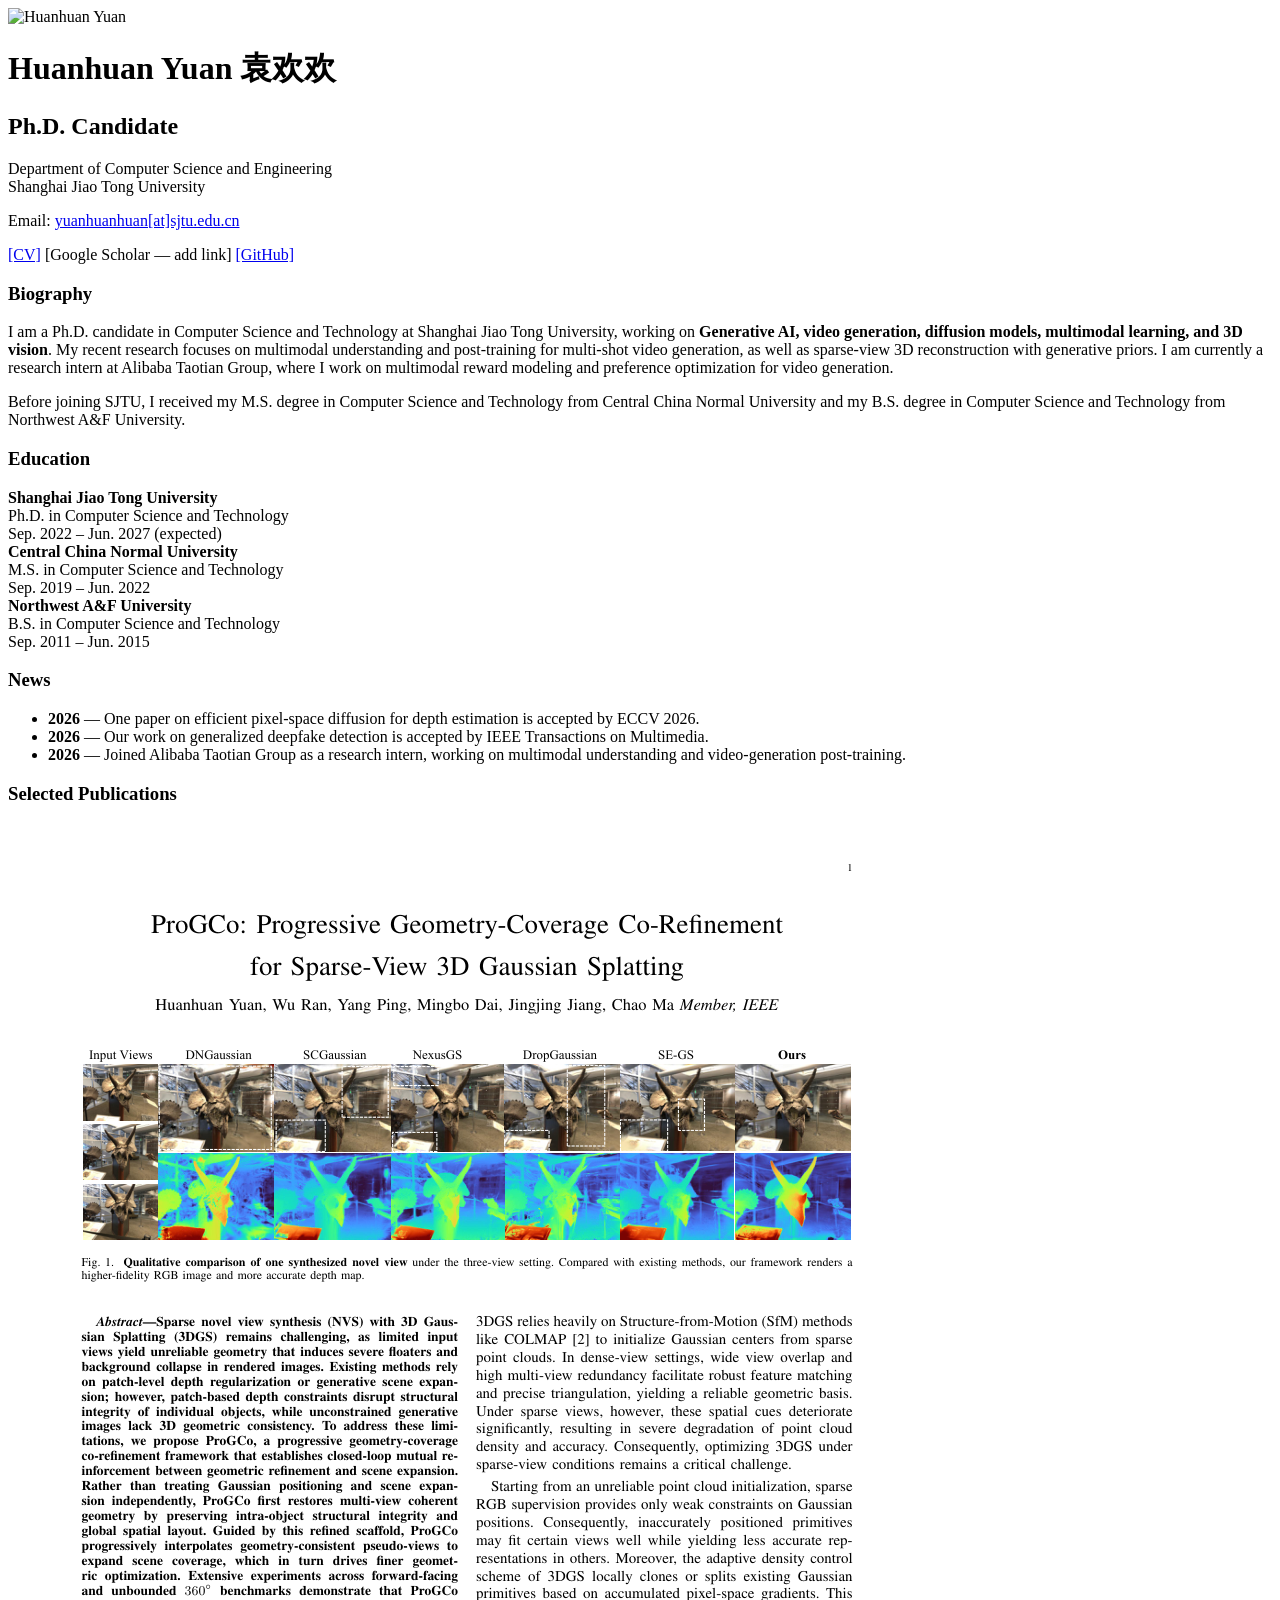
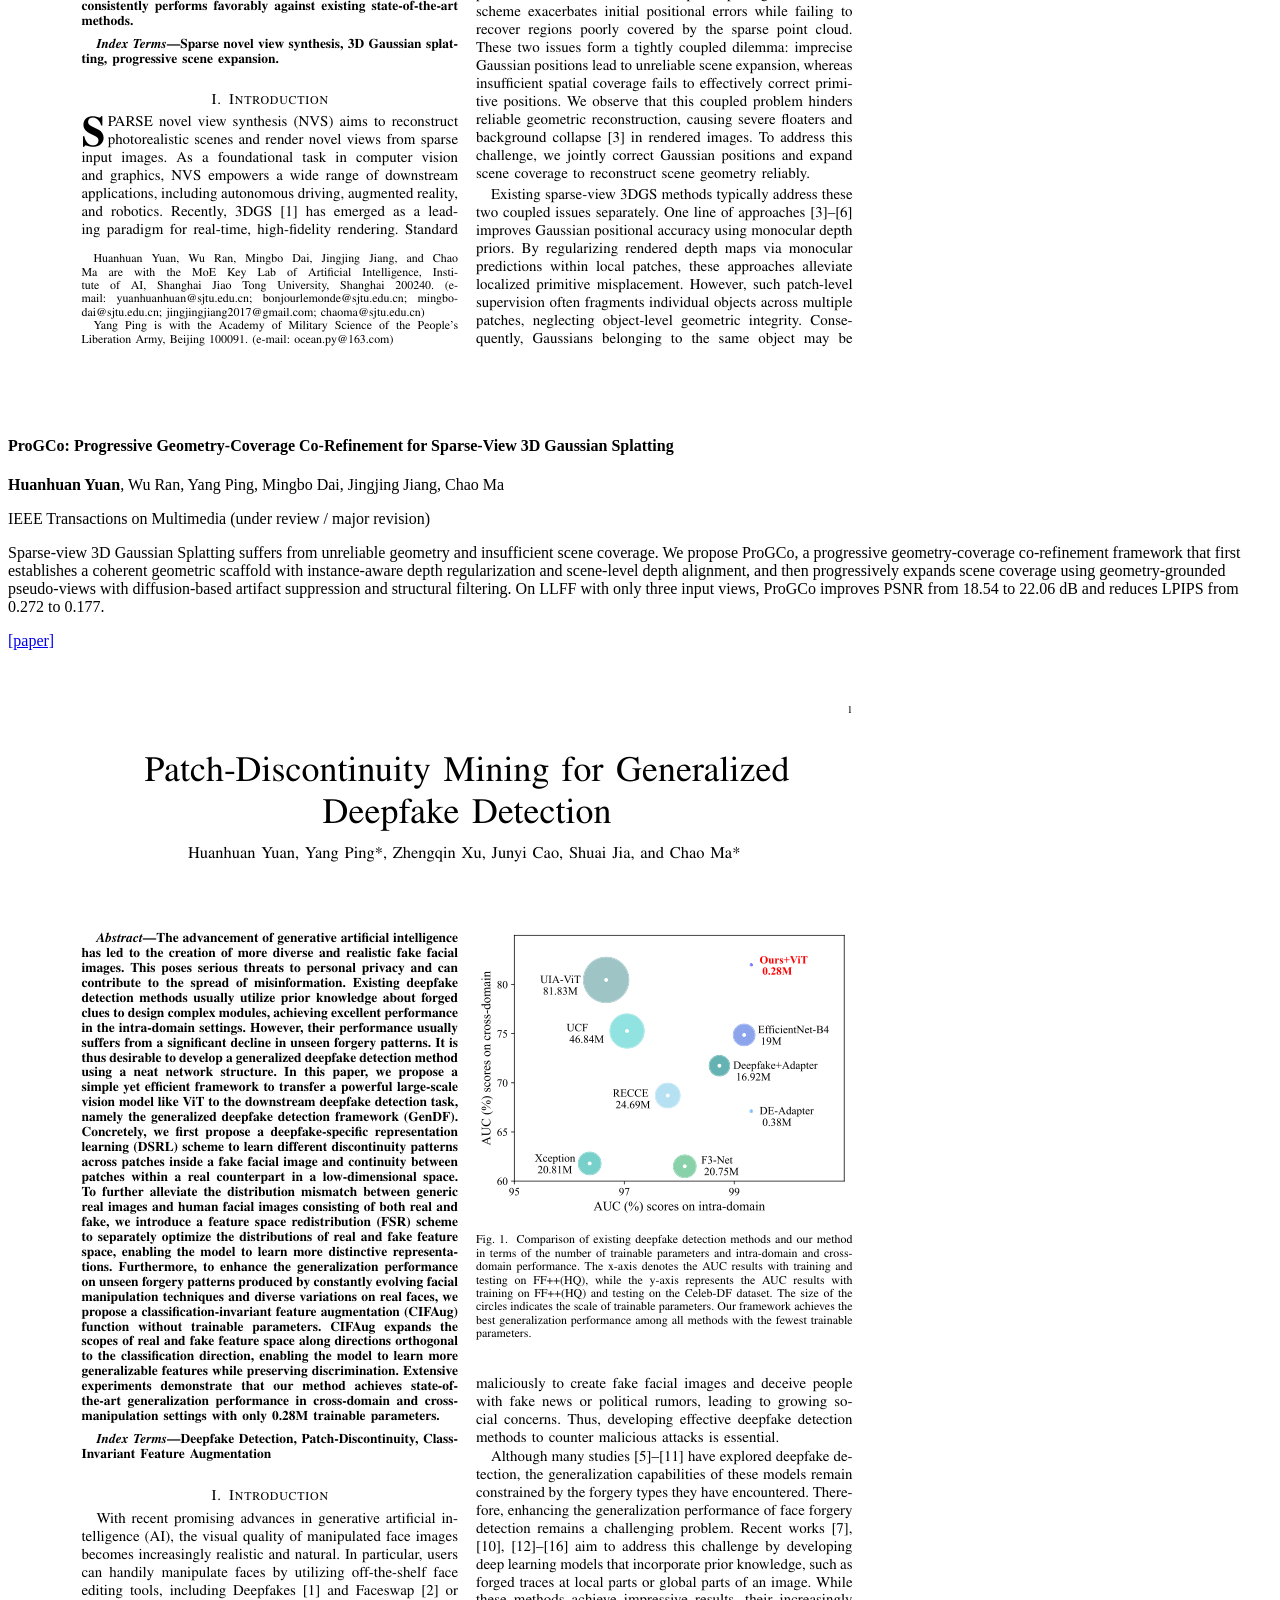
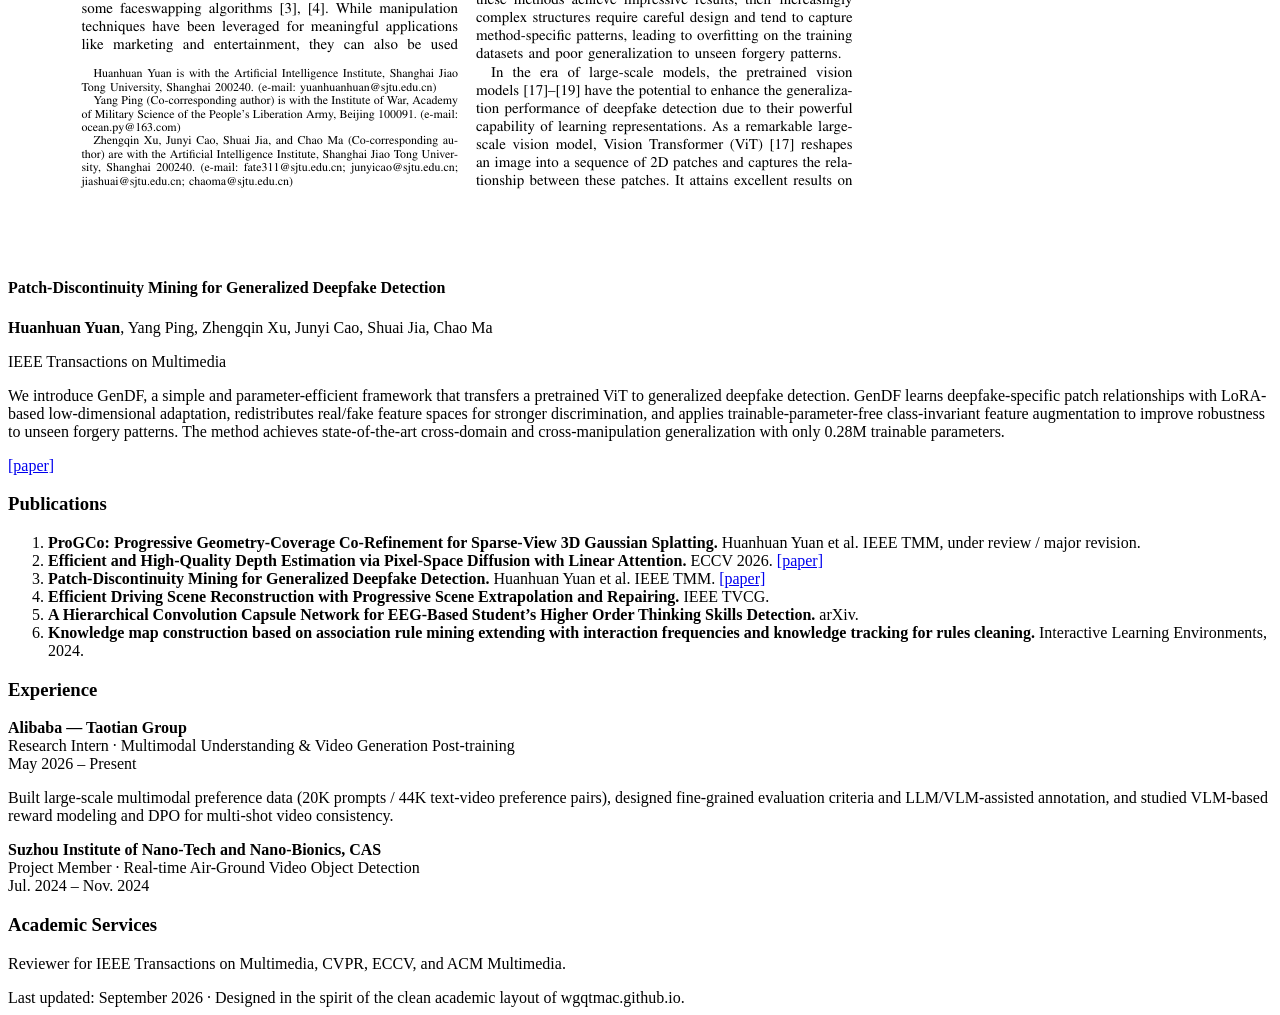
==== index.html @ 55d12bb3 "Add files via upload" ====
<!doctype html>
<html lang="en">
<head>
  <meta charset="utf-8" />
  <meta name="viewport" content="width=device-width, initial-scale=1" />
  <meta name="description" content="Huanhuan Yuan — Ph.D. candidate at Shanghai Jiao Tong University. Research interests: Generative AI, Video Generation, Diffusion Models, Multimodal Learning, and 3D Vision." />
  <title>Huanhuan Yuan | Shanghai Jiao Tong University</title>
  <link rel="stylesheet" href="assets/style.css" />
</head>
<body>
<main class="page">
  <header class="hero">
    <img class="avatar" src="assets/profile.png" alt="Huanhuan Yuan" />
    <div class="hero-text">
      <h1>Huanhuan Yuan <span class="cn">袁欢欢</span></h1>
      <h2>Ph.D. Candidate</h2>
      <p class="affiliation">Department of Computer Science and Engineering<br/>Shanghai Jiao Tong University</p>
      <p>Email: <a href="mailto:yuanhuanhuan@sjtu.edu.cn">yuanhuanhuan[at]sjtu.edu.cn</a></p>
      <p class="links">
        <a href="assets/Yuan_Huanhuan_CV.pdf">[CV]</a>
        <span class="muted">[Google Scholar — add link]</span>
        <a href="https://github.com/huanhuanyuan7">[GitHub]</a>
      </p>
    </div>
  </header>

  <section>
    <h3>Biography</h3>
    <p>I am a Ph.D. candidate in Computer Science and Technology at Shanghai Jiao Tong University, working on <strong>Generative AI, video generation, diffusion models, multimodal learning, and 3D vision</strong>. My recent research focuses on multimodal understanding and post-training for multi-shot video generation, as well as sparse-view 3D reconstruction with generative priors. I am currently a research intern at Alibaba Taotian Group, where I work on multimodal reward modeling and preference optimization for video generation.</p>
    <p>Before joining SJTU, I received my M.S. degree in Computer Science and Technology from Central China Normal University and my B.S. degree in Computer Science and Technology from Northwest A&amp;F University.</p>
  </section>

  <section>
    <h3>Education</h3>
    <div class="row"><div><strong>Shanghai Jiao Tong University</strong><br/><span>Ph.D. in Computer Science and Technology</span></div><div>Sep. 2022 – Jun. 2027 (expected)</div></div>
    <div class="row"><div><strong>Central China Normal University</strong><br/><span>M.S. in Computer Science and Technology</span></div><div>Sep. 2019 – Jun. 2022</div></div>
    <div class="row"><div><strong>Northwest A&amp;F University</strong><br/><span>B.S. in Computer Science and Technology</span></div><div>Sep. 2011 – Jun. 2015</div></div>
  </section>

  <section>
    <h3>News</h3>
    <ul class="news">
      <li><b>2026</b> — One paper on efficient pixel-space diffusion for depth estimation is accepted by ECCV 2026.</li>
      <li><b>2026</b> — Our work on generalized deepfake detection is accepted by IEEE Transactions on Multimedia.</li>
      <li><b>2026</b> — Joined Alibaba Taotian Group as a research intern, working on multimodal understanding and video-generation post-training.</li>
    </ul>
  </section>

  <section>
    <h3>Selected Publications</h3>

    <article class="pub">
      <img src="assets/progco_page1.png" alt="ProGCo paper preview" />
      <div>
        <h4>ProGCo: Progressive Geometry-Coverage Co-Refinement for Sparse-View 3D Gaussian Splatting</h4>
        <p><strong>Huanhuan Yuan</strong>, Wu Ran, Yang Ping, Mingbo Dai, Jingjing Jiang, Chao Ma</p>
        <p class="venue">IEEE Transactions on Multimedia (under review / major revision)</p>
        <p class="desc">Sparse-view 3D Gaussian Splatting suffers from unreliable geometry and insufficient scene coverage. We propose ProGCo, a progressive geometry-coverage co-refinement framework that first establishes a coherent geometric scaffold with instance-aware depth regularization and scene-level depth alignment, and then progressively expands scene coverage using geometry-grounded pseudo-views with diffusion-based artifact suppression and structural filtering. On LLFF with only three input views, ProGCo improves PSNR from 18.54 to 22.06 dB and reduces LPIPS from 0.272 to 0.177.</p>
        <p><a href="assets/papers/ProGCo.pdf">[paper]</a></p>
      </div>
    </article>

    <article class="pub">
      <img src="assets/gendf_page1.png" alt="GenDF paper preview" />
      <div>
        <h4>Patch-Discontinuity Mining for Generalized Deepfake Detection</h4>
        <p><strong>Huanhuan Yuan</strong>, Yang Ping, Zhengqin Xu, Junyi Cao, Shuai Jia, Chao Ma</p>
        <p class="venue">IEEE Transactions on Multimedia</p>
        <p class="desc">We introduce GenDF, a simple and parameter-efficient framework that transfers a pretrained ViT to generalized deepfake detection. GenDF learns deepfake-specific patch relationships with LoRA-based low-dimensional adaptation, redistributes real/fake feature spaces for stronger discrimination, and applies trainable-parameter-free class-invariant feature augmentation to improve robustness to unseen forgery patterns. The method achieves state-of-the-art cross-domain and cross-manipulation generalization with only 0.28M trainable parameters.</p>
        <p><a href="assets/papers/GenDF.pdf">[paper]</a></p>
      </div>
    </article>
  </section>

  <section>
    <h3>Publications</h3>
    <ol class="publist">
      <li><strong>ProGCo: Progressive Geometry-Coverage Co-Refinement for Sparse-View 3D Gaussian Splatting.</strong> Huanhuan Yuan et al. IEEE TMM, under review / major revision.</li>
      <li><strong>Efficient and High-Quality Depth Estimation via Pixel-Space Diffusion with Linear Attention.</strong> ECCV 2026. <a href="https://arxiv.org/abs/2608.30129">[paper]</a></li>
      <li><strong>Patch-Discontinuity Mining for Generalized Deepfake Detection.</strong> Huanhuan Yuan et al. IEEE TMM. <a href="assets/papers/GenDF.pdf">[paper]</a></li>
      <li><strong>Efficient Driving Scene Reconstruction with Progressive Scene Extrapolation and Repairing.</strong> IEEE TVCG.</li>
      <li><strong>A Hierarchical Convolution Capsule Network for EEG-Based Student’s Higher Order Thinking Skills Detection.</strong> arXiv.</li>
      <li><strong>Knowledge map construction based on association rule mining extending with interaction frequencies and knowledge tracking for rules cleaning.</strong> Interactive Learning Environments, 2024.</li>
    </ol>
  </section>

  <section>
    <h3>Experience</h3>
    <div class="row"><div><strong>Alibaba — Taotian Group</strong><br/><span>Research Intern · Multimodal Understanding &amp; Video Generation Post-training</span></div><div>May 2026 – Present</div></div>
    <p class="indent">Built large-scale multimodal preference data (20K prompts / 44K text-video preference pairs), designed fine-grained evaluation criteria and LLM/VLM-assisted annotation, and studied VLM-based reward modeling and DPO for multi-shot video consistency.</p>
    <div class="row"><div><strong>Suzhou Institute of Nano-Tech and Nano-Bionics, CAS</strong><br/><span>Project Member · Real-time Air-Ground Video Object Detection</span></div><div>Jul. 2024 – Nov. 2024</div></div>
  </section>

  <section>
    <h3>Academic Services</h3>
    <p>Reviewer for IEEE Transactions on Multimedia, CVPR, ECCV, and ACM Multimedia.</p>
  </section>

  <footer>Last updated: September 2026 · Designed in the spirit of the clean academic layout of wgqtmac.github.io.</footer>
</main>
</body>
</html>
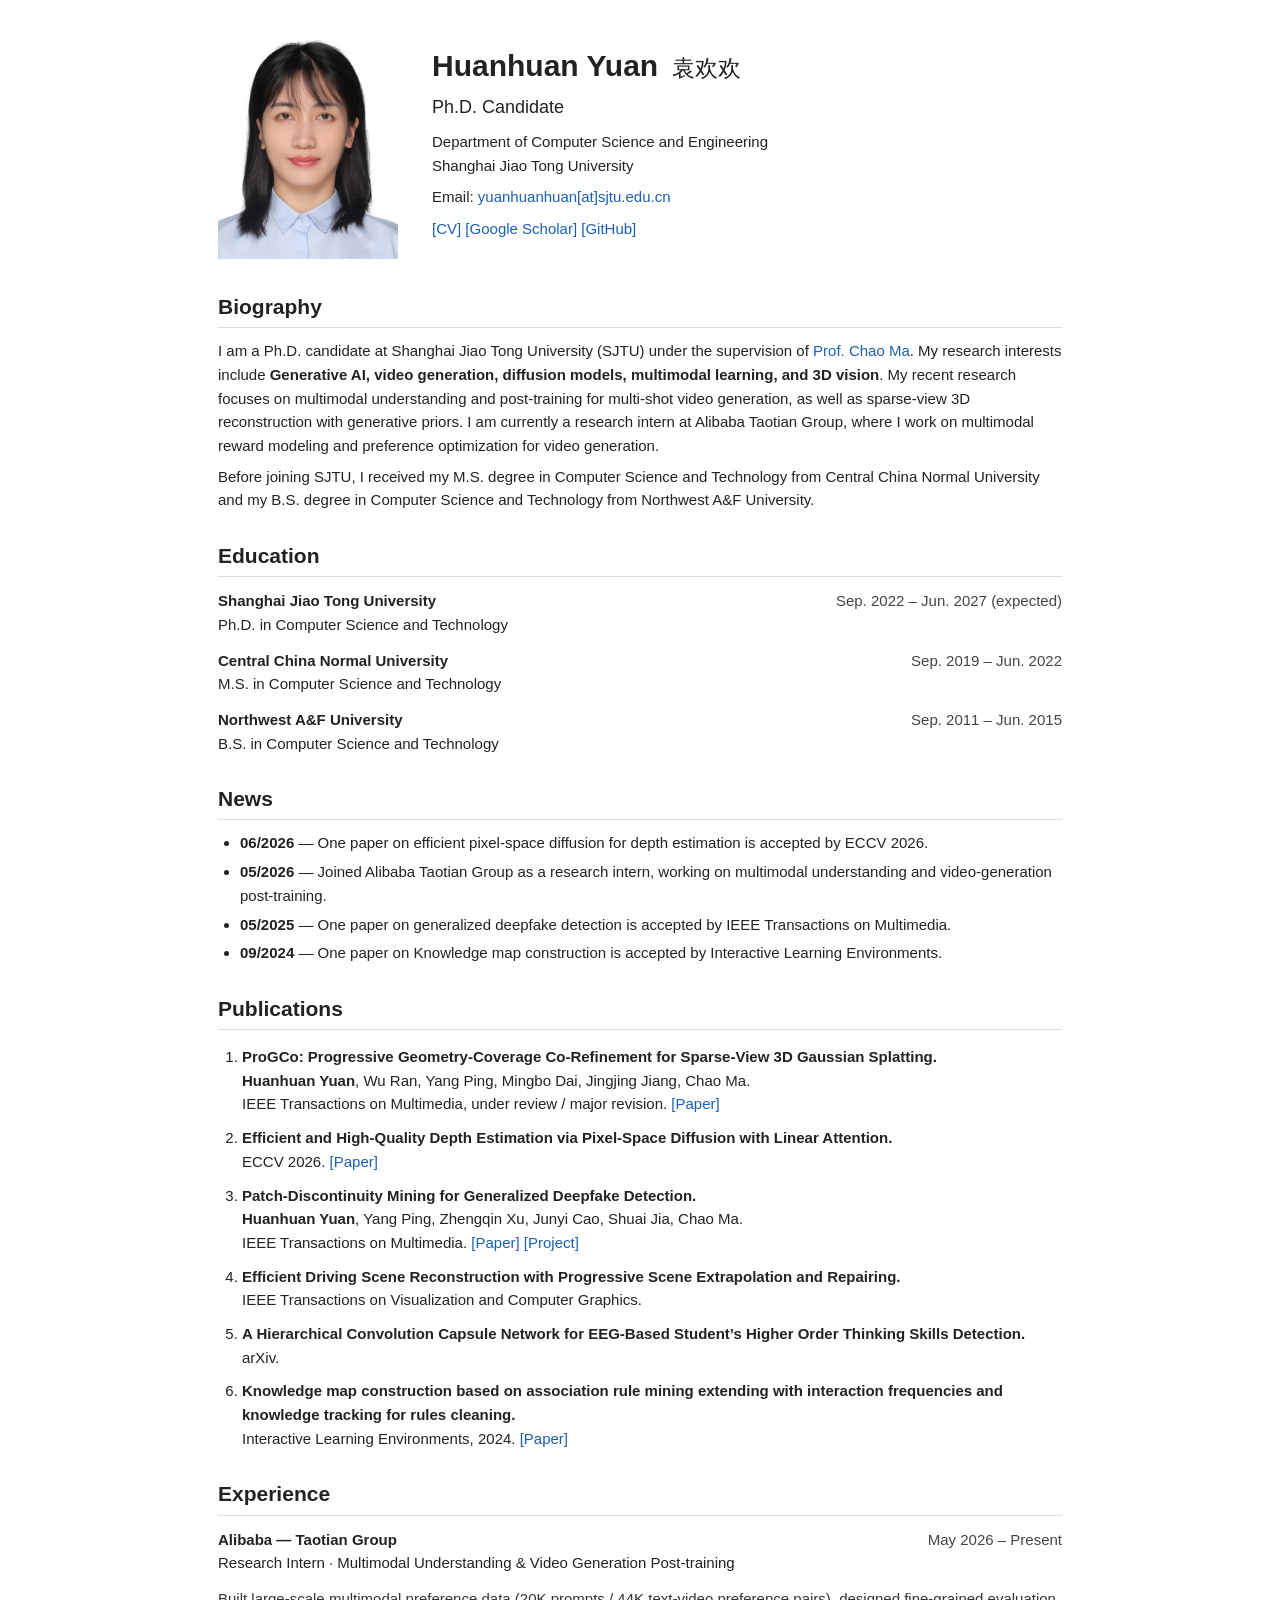
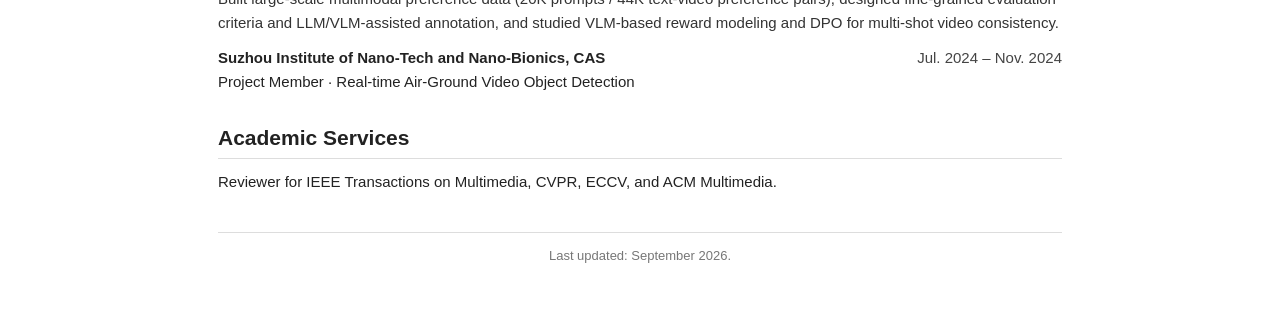
==== commit cd66c615: "Add files via upload" ====
--- a/index.html
+++ b/index.html
@@ -18,7 +18,7 @@
       <p>Email: <a href="mailto:yuanhuanhuan@sjtu.edu.cn">yuanhuanhuan[at]sjtu.edu.cn</a></p>
       <p class="links">
         <a href="assets/Yuan_Huanhuan_CV.pdf">[CV]</a>
-        <span class="muted">[Google Scholar — add link]</span>
+        <a href="https://scholar.google.com/citations?user=P3-e6RYAAAAJ&amp;hl=en">[Google Scholar]</a>
         <a href="https://github.com/huanhuanyuan7">[GitHub]</a>
       </p>
     </div>
@@ -26,7 +26,7 @@
 
   <section>
     <h3>Biography</h3>
-    <p>I am a Ph.D. candidate in Computer Science and Technology at Shanghai Jiao Tong University, working on <strong>Generative AI, video generation, diffusion models, multimodal learning, and 3D vision</strong>. My recent research focuses on multimodal understanding and post-training for multi-shot video generation, as well as sparse-view 3D reconstruction with generative priors. I am currently a research intern at Alibaba Taotian Group, where I work on multimodal reward modeling and preference optimization for video generation.</p>
+    <p>I am a Ph.D. candidate at Shanghai Jiao Tong University (SJTU) under the supervision of <a href="https://vision.sjtu.edu.cn/">Prof. Chao Ma</a>. My research interests include <strong>Generative AI, video generation, diffusion models, multimodal learning, and 3D vision</strong>. My recent research focuses on multimodal understanding and post-training for multi-shot video generation, as well as sparse-view 3D reconstruction with generative priors. I am currently a research intern at Alibaba Taotian Group, where I work on multimodal reward modeling and preference optimization for video generation.</p>
     <p>Before joining SJTU, I received my M.S. degree in Computer Science and Technology from Central China Normal University and my B.S. degree in Computer Science and Technology from Northwest A&amp;F University.</p>
   </section>
 
@@ -40,47 +40,47 @@
   <section>
     <h3>News</h3>
     <ul class="news">
-      <li><b>2026</b> — One paper on efficient pixel-space diffusion for depth estimation is accepted by ECCV 2026.</li>
-      <li><b>2026</b> — Our work on generalized deepfake detection is accepted by IEEE Transactions on Multimedia.</li>
-      <li><b>2026</b> — Joined Alibaba Taotian Group as a research intern, working on multimodal understanding and video-generation post-training.</li>
+      <li><b>06/2026</b> — One paper on efficient pixel-space diffusion for depth estimation is accepted by ECCV 2026.</li>
+      <li><b>05/2026</b> — Joined Alibaba Taotian Group as a research intern, working on multimodal understanding and video-generation post-training.</li>
+      <li><b>05/2025</b> — One paper on generalized deepfake detection is accepted by IEEE Transactions on Multimedia.</li>
+      <li><b>09/2024</b> — One paper on Knowledge map construction is accepted by Interactive Learning Environments.</li>
     </ul>
-  </section>
-
-  <section>
-    <h3>Selected Publications</h3>
-
-    <article class="pub">
-      <img src="assets/progco_page1.png" alt="ProGCo paper preview" />
-      <div>
-        <h4>ProGCo: Progressive Geometry-Coverage Co-Refinement for Sparse-View 3D Gaussian Splatting</h4>
-        <p><strong>Huanhuan Yuan</strong>, Wu Ran, Yang Ping, Mingbo Dai, Jingjing Jiang, Chao Ma</p>
-        <p class="venue">IEEE Transactions on Multimedia (under review / major revision)</p>
-        <p class="desc">Sparse-view 3D Gaussian Splatting suffers from unreliable geometry and insufficient scene coverage. We propose ProGCo, a progressive geometry-coverage co-refinement framework that first establishes a coherent geometric scaffold with instance-aware depth regularization and scene-level depth alignment, and then progressively expands scene coverage using geometry-grounded pseudo-views with diffusion-based artifact suppression and structural filtering. On LLFF with only three input views, ProGCo improves PSNR from 18.54 to 22.06 dB and reduces LPIPS from 0.272 to 0.177.</p>
-        <p><a href="assets/papers/ProGCo.pdf">[paper]</a></p>
-      </div>
-    </article>
-
-    <article class="pub">
-      <img src="assets/gendf_page1.png" alt="GenDF paper preview" />
-      <div>
-        <h4>Patch-Discontinuity Mining for Generalized Deepfake Detection</h4>
-        <p><strong>Huanhuan Yuan</strong>, Yang Ping, Zhengqin Xu, Junyi Cao, Shuai Jia, Chao Ma</p>
-        <p class="venue">IEEE Transactions on Multimedia</p>
-        <p class="desc">We introduce GenDF, a simple and parameter-efficient framework that transfers a pretrained ViT to generalized deepfake detection. GenDF learns deepfake-specific patch relationships with LoRA-based low-dimensional adaptation, redistributes real/fake feature spaces for stronger discrimination, and applies trainable-parameter-free class-invariant feature augmentation to improve robustness to unseen forgery patterns. The method achieves state-of-the-art cross-domain and cross-manipulation generalization with only 0.28M trainable parameters.</p>
-        <p><a href="assets/papers/GenDF.pdf">[paper]</a></p>
-      </div>
-    </article>
   </section>
 
   <section>
     <h3>Publications</h3>
     <ol class="publist">
-      <li><strong>ProGCo: Progressive Geometry-Coverage Co-Refinement for Sparse-View 3D Gaussian Splatting.</strong> Huanhuan Yuan et al. IEEE TMM, under review / major revision.</li>
-      <li><strong>Efficient and High-Quality Depth Estimation via Pixel-Space Diffusion with Linear Attention.</strong> ECCV 2026. <a href="https://arxiv.org/abs/2608.30129">[paper]</a></li>
-      <li><strong>Patch-Discontinuity Mining for Generalized Deepfake Detection.</strong> Huanhuan Yuan et al. IEEE TMM. <a href="assets/papers/GenDF.pdf">[paper]</a></li>
-      <li><strong>Efficient Driving Scene Reconstruction with Progressive Scene Extrapolation and Repairing.</strong> IEEE TVCG.</li>
-      <li><strong>A Hierarchical Convolution Capsule Network for EEG-Based Student’s Higher Order Thinking Skills Detection.</strong> arXiv.</li>
-      <li><strong>Knowledge map construction based on association rule mining extending with interaction frequencies and knowledge tracking for rules cleaning.</strong> Interactive Learning Environments, 2024.</li>
+      <li>
+        <strong>ProGCo: Progressive Geometry-Coverage Co-Refinement for Sparse-View 3D Gaussian Splatting.</strong><br/>
+        <strong>Huanhuan Yuan</strong>, Wu Ran, Yang Ping, Mingbo Dai, Jingjing Jiang, Chao Ma.<br/>
+        <span class="venue">IEEE Transactions on Multimedia, under review / major revision.</span>
+        <a href="assets/papers/ProGCo.pdf">[Paper]</a>
+      </li>
+      <li>
+        <strong>Efficient and High-Quality Depth Estimation via Pixel-Space Diffusion with Linear Attention.</strong><br/>
+        ECCV 2026.
+        <a href="http://arxiv.org/abs/2608.30129">[Paper]</a>
+      </li>
+      <li>
+        <strong>Patch-Discontinuity Mining for Generalized Deepfake Detection.</strong><br/>
+        <strong>Huanhuan Yuan</strong>, Yang Ping, Zhengqin Xu, Junyi Cao, Shuai Jia, Chao Ma.<br/>
+        <span class="venue">IEEE Transactions on Multimedia.</span>
+        <a href="https://scholar.google.com/citations?view_op=view_citation&amp;hl=en&amp;user=P3-e6RYAAAAJ&amp;citation_for_view=P3-e6RYAAAAJ:9yKSN-GCB0IC">[Paper]</a>
+        <a href="https://huanhuanyuan7.github.io/GenDF/">[Project]</a>
+      </li>
+      <li>
+        <strong>Efficient Driving Scene Reconstruction with Progressive Scene Extrapolation and Repairing.</strong><br/>
+        IEEE Transactions on Visualization and Computer Graphics.
+      </li>
+      <li>
+        <strong>A Hierarchical Convolution Capsule Network for EEG-Based Student’s Higher Order Thinking Skills Detection.</strong><br/>
+        arXiv.
+      </li>
+      <li>
+        <strong>Knowledge map construction based on association rule mining extending with interaction frequencies and knowledge tracking for rules cleaning.</strong><br/>
+        Interactive Learning Environments, 2024.
+        <a href="https://www.tandfonline.com/doi/abs/10.1080/10494820.2023.2200794">[Paper]</a>
+      </li>
     </ol>
   </section>
 
@@ -96,7 +96,7 @@
     <p>Reviewer for IEEE Transactions on Multimedia, CVPR, ECCV, and ACM Multimedia.</p>
   </section>
 
-  <footer>Last updated: September 2026 · Designed in the spirit of the clean academic layout of wgqtmac.github.io.</footer>
+  <footer>Last updated: September 2026.</footer>
 </main>
 </body>
 </html>
--- a/assets/style.css
+++ b/assets/style.css
@@ -0,0 +1 @@
+:root{--text:#222;--muted:#666;--link:#1a5fb4;--line:#ddd;--bg:#fff}*{box-sizing:border-box}body{margin:0;background:var(--bg);color:var(--text);font-family:Arial,'Helvetica Neue',sans-serif;font-size:15px;line-height:1.58}.page{max-width:900px;margin:38px auto 60px;padding:0 28px}.hero{display:flex;gap:34px;align-items:flex-start;margin-bottom:26px}.avatar{width:180px;height:225px;object-fit:cover;border-radius:3px}.hero-text{padding-top:4px}.hero h1{font-size:30px;margin:0 0 4px;font-weight:600}.cn{font-weight:400;font-size:23px;margin-left:6px}.hero h2{font-size:18px;margin:0 0 8px;font-weight:500}.affiliation{margin:5px 0 8px}.links{margin-top:8px}a{color:var(--link);text-decoration:none}a:hover{text-decoration:underline}.muted{color:var(--muted)}section{margin-top:27px}h3{font-size:21px;margin:0 0 11px;padding-bottom:4px;border-bottom:1px solid var(--line);font-weight:600}p{margin:7px 0}.row{display:flex;justify-content:space-between;gap:24px;margin:12px 0}.row>div:last-child{white-space:nowrap;color:#444}.news{padding-left:22px;margin-top:8px}.news li{margin:5px 0}.pub{display:grid;grid-template-columns:205px 1fr;gap:22px;margin:22px 0 30px;align-items:start}.pub img{width:205px;max-height:155px;object-fit:cover;object-position:top;border:1px solid #e1e1e1}.pub h4{font-size:16px;margin:0 0 5px;line-height:1.4}.pub .venue{font-style:italic;color:#444}.pub .desc{margin-top:8px;text-align:justify}.publist{padding-left:24px}.publist li{margin:10px 0}.indent{margin-left:0;color:#333}footer{margin-top:38px;padding-top:13px;border-top:1px solid var(--line);font-size:13px;color:#777;text-align:center}@media(max-width:700px){.page{margin-top:24px;padding:0 18px}.hero{display:block}.avatar{width:150px;height:188px;margin-bottom:16px}.hero h1{font-size:26px}.row{display:block}.row>div:last-child{margin-top:2px;white-space:normal;color:#666}.pub{display:block}.pub img{width:100%;max-width:330px;max-height:220px;margin-bottom:12px}}
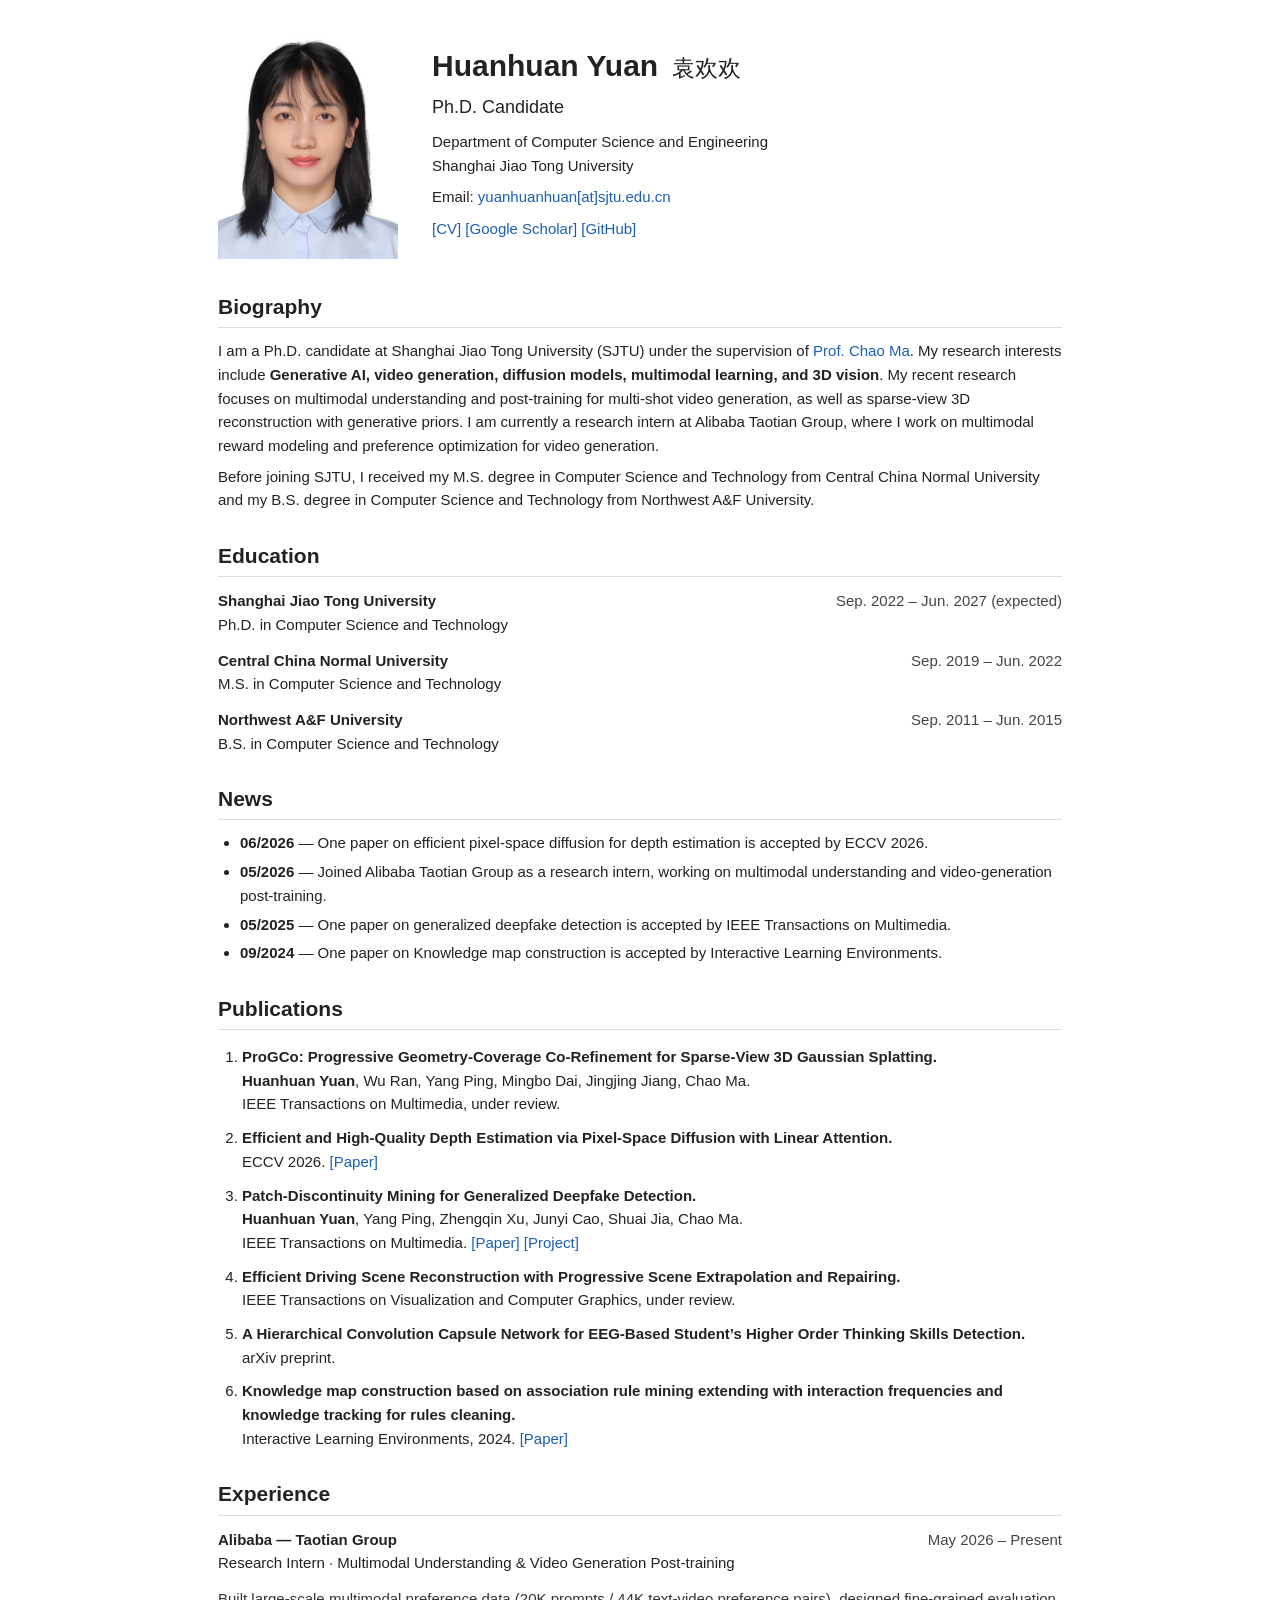
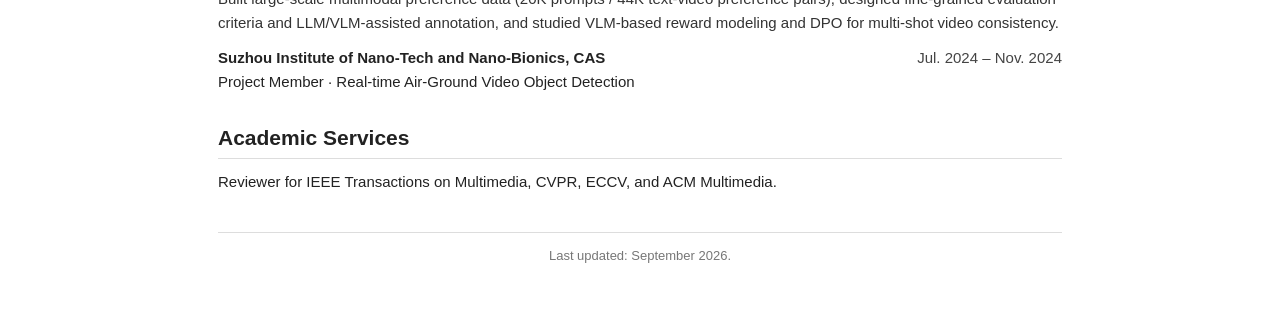
==== commit aa4380e2: "Add files via upload" ====
--- a/index.html
+++ b/index.html
@@ -53,29 +53,33 @@
       <li>
         <strong>ProGCo: Progressive Geometry-Coverage Co-Refinement for Sparse-View 3D Gaussian Splatting.</strong><br/>
         <strong>Huanhuan Yuan</strong>, Wu Ran, Yang Ping, Mingbo Dai, Jingjing Jiang, Chao Ma.<br/>
-        <span class="venue">IEEE Transactions on Multimedia, under review / major revision.</span>
-        <a href="assets/papers/ProGCo.pdf">[Paper]</a>
+        <span class="venue">IEEE Transactions on Multimedia, under review.</span>
       </li>
+
       <li>
         <strong>Efficient and High-Quality Depth Estimation via Pixel-Space Diffusion with Linear Attention.</strong><br/>
         ECCV 2026.
         <a href="http://arxiv.org/abs/2608.30129">[Paper]</a>
       </li>
+
       <li>
         <strong>Patch-Discontinuity Mining for Generalized Deepfake Detection.</strong><br/>
         <strong>Huanhuan Yuan</strong>, Yang Ping, Zhengqin Xu, Junyi Cao, Shuai Jia, Chao Ma.<br/>
         <span class="venue">IEEE Transactions on Multimedia.</span>
-        <a href="https://scholar.google.com/citations?view_op=view_citation&amp;hl=en&amp;user=P3-e6RYAAAAJ&amp;citation_for_view=P3-e6RYAAAAJ:9yKSN-GCB0IC">[Paper]</a>
+        <a href="https://ieeexplore.ieee.org/abstract/document/11329497">[Paper]</a>
         <a href="https://huanhuanyuan7.github.io/GenDF/">[Project]</a>
       </li>
+
       <li>
         <strong>Efficient Driving Scene Reconstruction with Progressive Scene Extrapolation and Repairing.</strong><br/>
-        IEEE Transactions on Visualization and Computer Graphics.
+        IEEE Transactions on Visualization and Computer Graphics, under review.
       </li>
+
       <li>
         <strong>A Hierarchical Convolution Capsule Network for EEG-Based Student’s Higher Order Thinking Skills Detection.</strong><br/>
-        arXiv.
+        arXiv preprint.
       </li>
+
       <li>
         <strong>Knowledge map construction based on association rule mining extending with interaction frequencies and knowledge tracking for rules cleaning.</strong><br/>
         Interactive Learning Environments, 2024.
